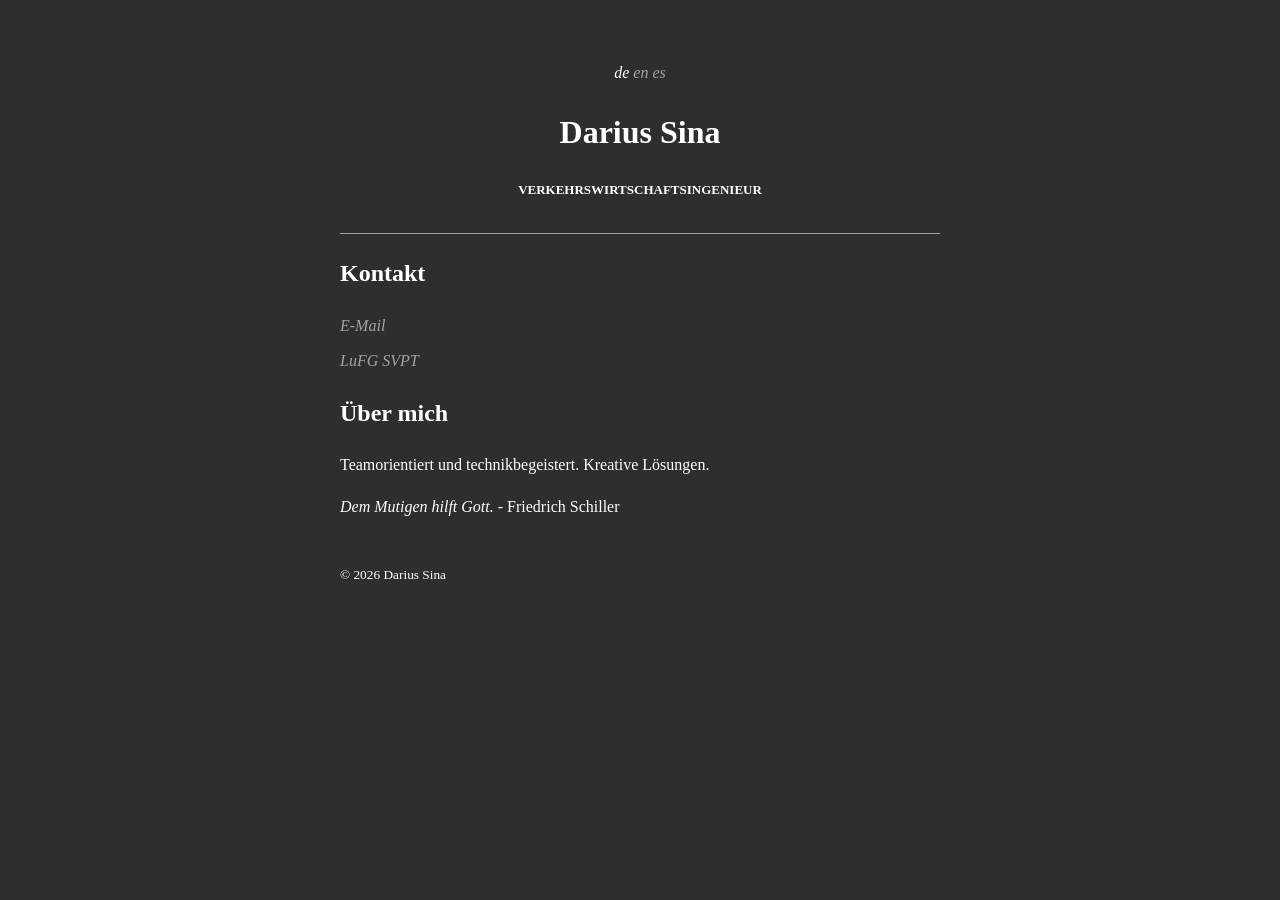
==== index.html @ 62a38af9 "Create index.html" ====
<!DOCTYPE html>
<html lang="de">
<head>
    <meta charset="UTF-8">
    <meta name="viewport" content="width=device-width, initial-scale=1.0">
    <title>Darius Sina</title>
    <style>
        body { font-family: 'Avenir', serif; line-height: 1.6; max-width: 600px; margin: 40px auto; padding: 20px; color: #ffffff; background-color: #2e2e2e}
        header { text-align: center; border-bottom: 1px solid #a2a2a2; padding-bottom: 20px; font-weight: 900;}
        ul { list-style: none; padding: 0;}
        li { margin-bottom: 10px; font-size: normal;}
        a { color: #a2a2a2; text-decoration: none; font-size: normal;}
        .remark {font-size: small; color: #ffffff;}
        .subtitle {font-size: small;  text-transform: uppercase; color: #ffffff; letter-spacing: 15%;}
        .language-switch {text-align: center;}
        .language-switch a {color: #a2a2a2}
        .language-switch a.active {color: #ffffff;}
        .language-switch a:hover {text-decoration: underline;}
        .language-switch a.active {color: #ffffff; pointer-events: none;}
        .active {color: #626262;}
        a:hover {text-decoration: underline;}
    </style>
</head>
<body>

    <nav class="language-switch">
        <a href="index.html" class="active"><i>de</i></a>
        <a href="index_en.html" class="language-switch"><i>en</i></a>
        <a href="index_es.html" class="language-switch"><i>es</i></a>
    </nav>

    <header>
        <h1>Darius Sina</h1>
        <p class="subtitle">Verkehrswirtschaftsingenieur</p>
    </header>

    <main>
        <section>
            <h2>Kontakt</h2>
            <ul>
                <li><a class="mail" href="mailto:&#100;&#97;&#114;&#105;&#117;&#115;&#64;&#102;&#97;&#109;&#115;&#105;&#110;&#97;&#46;&#100;&#101;"><i>E-Mail</i></a>
                <li><a class="mail" href="https://svpt.uni-wuppertal.de/de/home/mitarbeiterinnen/studentische-wissenschaftliche-hilfskraefte/"><i>LuFG SVPT</i></a>       
            </ul>
        </section>

        

        <section>
            <h2>Über mich</h2>
            <p>Teamorientiert und technikbegeistert. Kreative Lösungen.</p>
            <p><i>Dem Mutigen hilft Gott.</i> - Friedrich Schiller</p>
        </section>
    </main>

    <br>

    <footer>
        <small>&copy; 2026 Darius Sina</small>
    </footer>

</body>
</html>
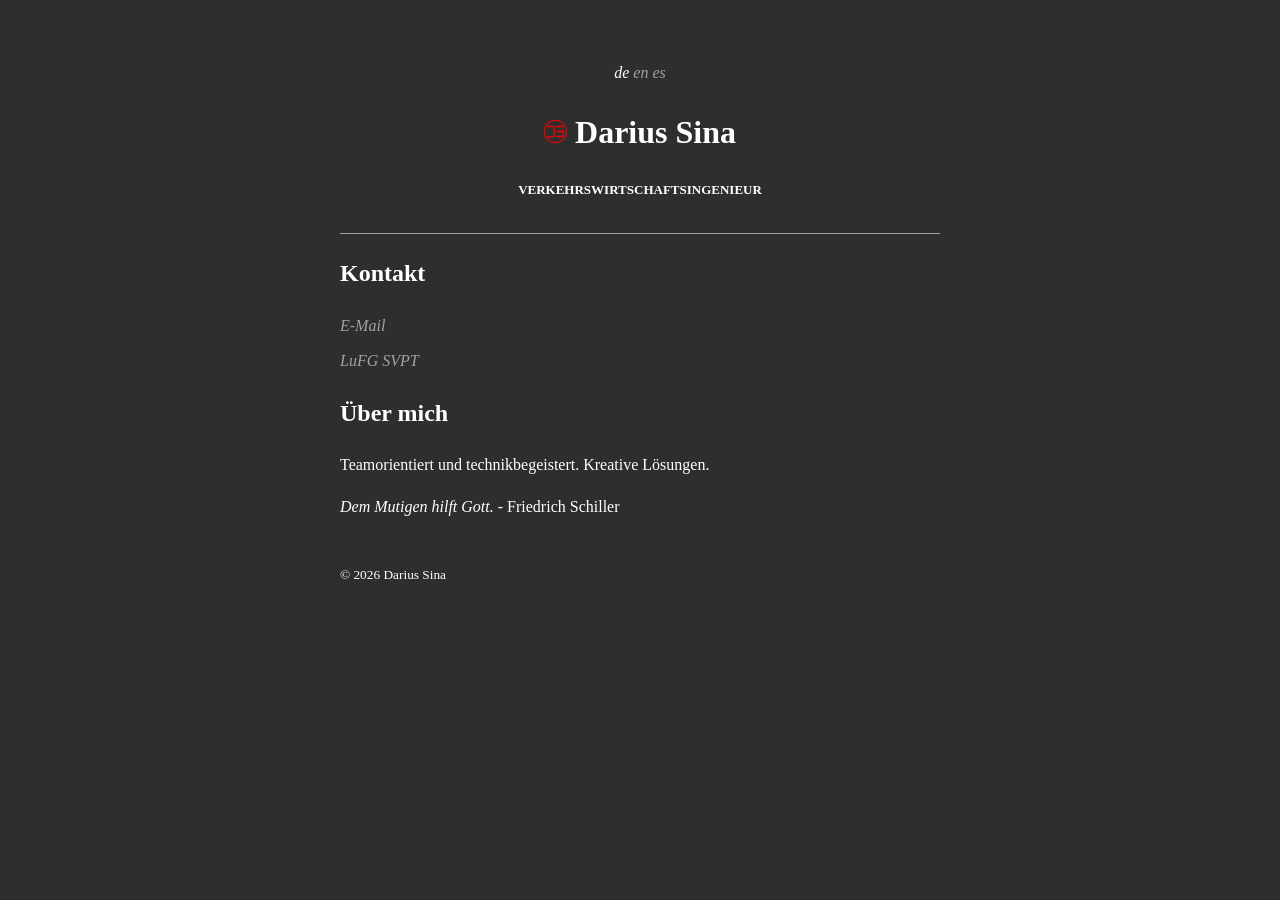
==== commit ad5519ce: "Update index.html" ====
--- a/index.html
+++ b/index.html
@@ -4,6 +4,7 @@
     <meta charset="UTF-8">
     <meta name="viewport" content="width=device-width, initial-scale=1.0">
     <title>Darius Sina</title>
+    <link rel="icon" type="image/png" href="logo.png">
     <style>
         body { font-family: 'Avenir', serif; line-height: 1.6; max-width: 600px; margin: 40px auto; padding: 20px; color: #ffffff; background-color: #2e2e2e}
         header { text-align: center; border-bottom: 1px solid #a2a2a2; padding-bottom: 20px; font-weight: 900;}
@@ -19,6 +20,7 @@
         .language-switch a.active {color: #ffffff; pointer-events: none;}
         .active {color: #626262;}
         a:hover {text-decoration: underline;}
+        .logo {width: 23px; height: 23px; object-fit: cover;}
     </style>
 </head>
 <body>
@@ -30,7 +32,7 @@
     </nav>
 
     <header>
-        <h1>Darius Sina</h1>
+        <h1><img class="logo" src="/logo.png">&nbsp;Darius Sina</h1>
         <p class="subtitle">Verkehrswirtschaftsingenieur</p>
     </header>
 
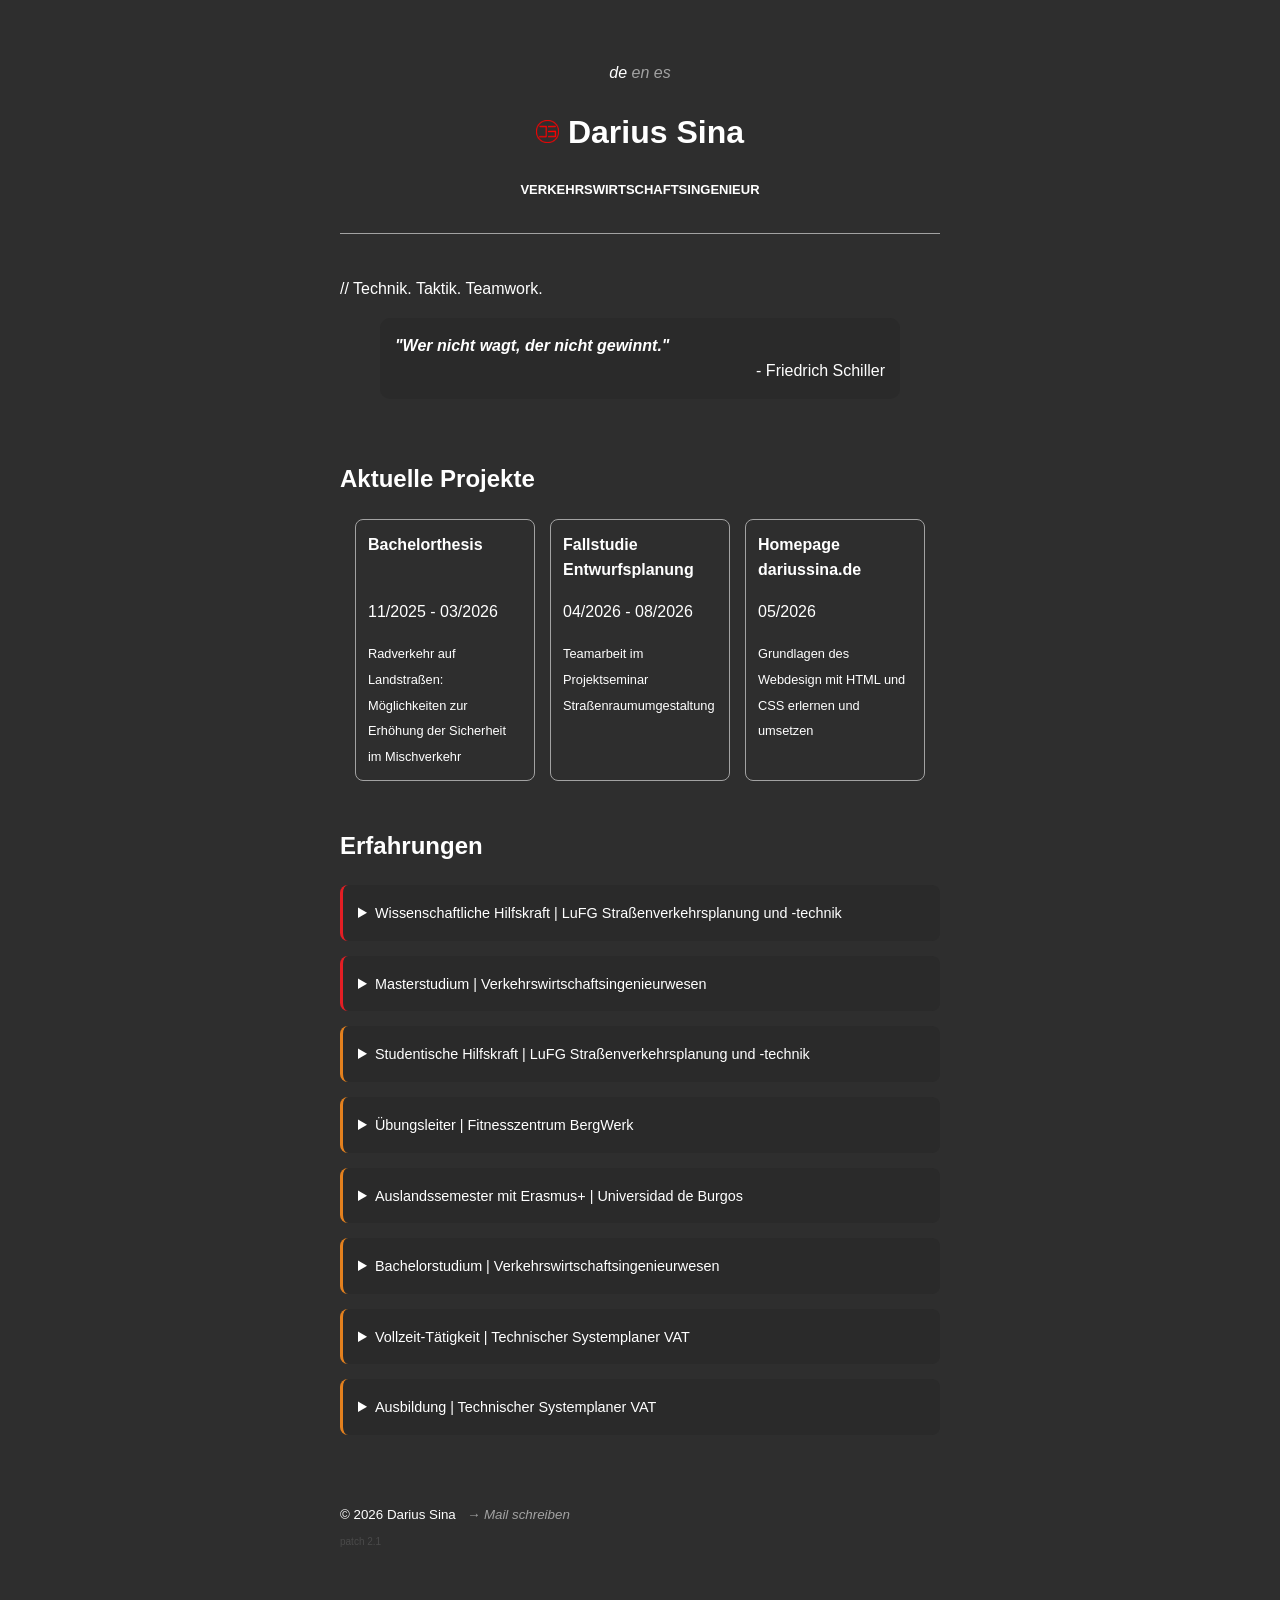
==== commit 37eb13ec: "Update index.html" ====
--- a/index.html
+++ b/index.html
@@ -5,60 +5,148 @@
     <meta name="viewport" content="width=device-width, initial-scale=1.0">
     <title>Darius Sina</title>
     <link rel="icon" type="image/png" href="logo.png">
-    <style>
-        body { font-family: 'Avenir', serif; line-height: 1.6; max-width: 600px; margin: 40px auto; padding: 20px; color: #ffffff; background-color: #2e2e2e}
-        header { text-align: center; border-bottom: 1px solid #a2a2a2; padding-bottom: 20px; font-weight: 900;}
-        ul { list-style: none; padding: 0;}
-        li { margin-bottom: 10px; font-size: normal;}
-        a { color: #a2a2a2; text-decoration: none; font-size: normal;}
-        .remark {font-size: small; color: #ffffff;}
-        .subtitle {font-size: small;  text-transform: uppercase; color: #ffffff; letter-spacing: 15%;}
-        .language-switch {text-align: center;}
-        .language-switch a {color: #a2a2a2}
-        .language-switch a.active {color: #ffffff;}
-        .language-switch a:hover {text-decoration: underline;}
-        .language-switch a.active {color: #ffffff; pointer-events: none;}
-        .active {color: #626262;}
-        a:hover {text-decoration: underline;}
-        .logo {width: 23px; height: 23px; object-fit: cover;}
-    </style>
+    <link rel="stylesheet" href="style.css">
 </head>
 <body>
-
     <nav class="language-switch">
-        <a href="index.html" class="active"><i>de</i></a>
-        <a href="index_en.html" class="language-switch"><i>en</i></a>
-        <a href="index_es.html" class="language-switch"><i>es</i></a>
+        <a href="" class="active"><i>de</i></a>
+        <a href="/en/" class="language-switch"><i>en</i></a>
+        <a href="/es/" class="language-switch"><i>es</i></a>
     </nav>
-
     <header>
         <h1><img class="logo" src="/logo.png">&nbsp;Darius Sina</h1>
         <p class="subtitle">Verkehrswirtschaftsingenieur</p>
     </header>
-
     <main>
+        <br>
         <section>
-            <h2>Kontakt</h2>
-            <ul>
-                <li><a class="mail" href="mailto:&#100;&#97;&#114;&#105;&#117;&#115;&#64;&#102;&#97;&#109;&#115;&#105;&#110;&#97;&#46;&#100;&#101;"><i>E-Mail</i></a>
-                <li><a class="mail" href="https://svpt.uni-wuppertal.de/de/home/mitarbeiterinnen/studentische-wissenschaftliche-hilfskraefte/"><i>LuFG SVPT</i></a>       
-            </ul>
+            <p>// Technik. Taktik. Teamwork.</p>
+            <blockquote>
+                    <i><b>"Wer nicht wagt, der nicht gewinnt."</b></i>
+                    <span class="autor">- Friedrich Schiller</span>
+            </blockquote>
         </section>
-
-        
-
+        <br>
         <section>
-            <h2>Über mich</h2>
-            <p>Teamorientiert und technikbegeistert. Kreative Lösungen.</p>
-            <p><i>Dem Mutigen hilft Gott.</i> - Friedrich Schiller</p>
+            <h2>Aktuelle Projekte</h2>
+            <span class="grid_container">
+                <article class="card">
+                    <div class="card-content">
+                        <b>Bachelorthesis</b>
+                        <p><br>11/2025 - 03/2026</p>
+                        <span class="description">Radverkehr auf Landstraßen: Möglichkeiten zur Erhöhung der Sicherheit im Mischverkehr</span>
+                    </div>
+                </article>
+                <article class="card">
+                    <div class="card-content">
+                        <b>Fallstudie Entwurfsplanung</b>
+                        <p>04/2026 - 08/2026</p>
+                        <span class="description">Teamarbeit im Projektseminar Straßenraumumgestaltung</span>
+                    </div>
+                </article>
+                <article class="card">
+                    <div class="card-content">
+                        <b>Homepage dariussina.de</b>
+                        <p>05/2026</p>
+                        <span class="description">Grundlagen des Webdesign mit HTML und CSS erlernen und umsetzen</span>
+                    </div>
+                </article>
+            </span>
+        </section>
+        <br>
+        <section>
+            <h2>Erfahrungen</h2>
+            <details class="block_ongoing">
+                <summary>
+                    <span>Wissenschaftliche Hilfskraft | LuFG Straßenverkehrsplanung und -technik</span><br>
+                </summary>
+                <div class="sub">
+                    <span class="part"><i>Mitarbeit an Forschungs- und Lehrprojekten der Straßenverkehrsinfrastruktur und Verkehrssicherheit.</i></span><br><br>
+                    <span>@ Bergische Universität Wuppertal<br> seit 04/2026 </span>
+                    <span class="ongoing">•</span><br>
+                    <a href="https://svpt.uni-wuppertal.de/de/home/mitarbeiterinnen/studentische-wissenschaftliche-hilfskraefte/"><i>→ svpt.uni-wuppertal.de</i></a>
+                </div>
+            </details>
+            <details class="block_ongoing">
+                <summary>
+                    <span>Masterstudium | Verkehrswirtschaftsingenieurwesen</span><br>
+                </summary>
+                <div class="sub">
+                    <span class="part"><i>Vereinigung der Handlungsfelder Verkehr, Logistik, Wirtschaft und Umwelt.</i></span><br><br>
+                    <span>@ Bergische Universität Wuppertal <br> seit 04/2026 </span>
+                    <span class="ongoing">•</span><br>
+                    <a href="https://www.uni-wuppertal.de/de/studium/studiengaenge/detail/msc-verkehrswirtschaftsingenieurwesen-ein-fach-studiengaenge"><i>→ uni-wuppertal.de</i></a>
+                </div>
+            </details>
+            <details class="block">
+                <summary>
+                    <span>Studentische Hilfskraft | LuFG Straßenverkehrsplanung und -technik</span><br>
+                </summary>
+                <div class="sub">
+                    <span class="part"><i>Unterstützung bei Forschungsprojekten und Lehre der Straßenverkehrsinfrastruktur und Verkehrssicherheit.</i></span><br><br>
+                    <span>@ Bergische Universität Wuppertal <br> 10/2024 - 03/2026</span><br>
+                    <a href="https://svpt.uni-wuppertal.de/de/home/mitarbeiterinnen/studentische-wissenschaftliche-hilfskraefte/"><i>→ svpt.uni-wuppertal.de</i></a>
+                </div>
+            </details>
+            <details class="block">
+                <summary>
+                    <span>Übungsleiter | Fitnesszentrum BergWerk</span><br>
+                </summary>
+                <div class="sub">
+                    <span class="part"><i>Einweisung und Betreuung beim Fitnesstraining an Geräten.</i></span><br><br>
+                    <span>@ Bergische Universität Wuppertal <br> 10/2023 - 08/2025</span><br>
+                    <a href="https://unisport.uni-wuppertal.de/de/fitnesszentrum/"><i>→ unisport.uni-wuppertal.de</i></a>
+                </div>
+            </details>
+            <details class="block">
+                <summary>
+                    <span>Auslandssemester mit Erasmus+ | Universidad de Burgos</span><br>
+                </summary>
+                <div class="sub">
+                    <span class="part"><i>Studieren im internationalen Umfeld an einer spanischen Universität.</i></span><br><br>
+                    <span>@ Burgos, Spanien <br> 02/2023 - 06/2023</span><br>
+                    <a href="https://www.ubu.es"><i>→ ubu.es</i></a>
+                </div>
+            </details>
+            <details class="block">
+                <summary>
+                    <span>Bachelorstudium | Verkehrswirtschaftsingenieurwesen</span><br>
+                </summary>
+                <div class="sub">
+                    <span class="part"><i>Vereinigung der Handlungsfelder Verkehr, Logistik, Wirtschaft und Umwelt.</i></span><br><br>
+                    <span>@ Bergische Universität Wuppertal <br> 09/2021 - 03/2026</span><br>
+                    <a href="https://www.uni-wuppertal.de/de/studium/studiengaenge/detail/msc-verkehrswirtschaftsingenieurwesen-ein-fach-studiengaenge"><i>→ uni-wuppertal.de</i></a>
+                </div>
+            </details>
+            <details class="block">
+                <summary>
+                    <span>Vollzeit-Tätigkeit | Technischer Systemplaner VAT</span><br>
+                </summary>
+                <div class="sub">
+                    <span class="part"><i>Teamarbeit an Neuplanungen und Bestand in der Technischen Gebäudeausrüstung.</i></span><br><br>
+                    <span>@ CAD-Agentur Lehmann, Langenfeld <br> 02/2021 - 08/2021</span><br>
+                    <a href="https://www.cadagentur.de"><i>→ cadagentur.de</i></a>
+                </div>
+            </details>
+            <details class="block">
+                <summary>
+                    <span>Ausbildung | Technischer Systemplaner VAT</span><br>
+                </summary>
+                <div class="sub">
+                    <span class="part"><i>Planung von Systemen in der Versorgungs- und Ausrüstungstechnik.</i></span><br><br>
+                    <span>@ CAD-Agentur Lehmann, Langenfeld <br> 08/2018 - 01/2021</span><br>
+                    <a href="https://www.cadagentur.de"><i>→ cadagentur.de</i></a>
+                </div>
+            </details>
         </section>
     </main>
-
-    <br>
-
+    <br><br>
     <footer>
-        <small>&copy; 2026 Darius Sina</small>
+        <small>&copy; 2026 Darius Sina &nbsp;
+            <a class="mail" href="mailto:&#100;&#97;&#114;&#105;&#117;&#115;&#64;&#102;&#97;&#109;&#115;&#105;&#110;&#97;&#46;&#100;&#101;"><i>→ Mail schreiben&nbsp;</i></a>
+            <!-- | <a class="mail" href=""><i>→ LinkedIn</i></a> -->
+            <br><span class="version">patch 2.1</span>
+        </small>
     </footer>
-
 </body>
 </html>
--- a/style.css
+++ b/style.css
@@ -0,0 +1,31 @@
+body { font-family: 'Avenir', 'Nunito', sans-serif; line-height: 1.6; max-width: 600px; margin: 40px auto; padding: 20px; color: #ffffff; background-color: #2e2e2e}
+header { text-align: center; border-bottom: 1px solid #a2a2a2; padding-bottom: 20px; font-weight: 900;}
+ul { list-style: none; padding: 0;}
+li { margin-bottom: 10px; font-size: normal;}
+a { color: #a2a2a2; text-decoration: none; font-size: normal;}
+.remark {font-size: small; color: #ffffff;}
+.subtitle {font-size: small;  text-transform: uppercase; color: #ffffff; letter-spacing: 15%;}
+.language-switch {text-align: center;}
+.language-switch a {color: #a2a2a2}
+.language-switch a.active {color: #ffffff;}
+.language-switch a:hover {text-decoration: underline;}
+.language-switch a.active {color: #ffffff; pointer-events: none;}
+.active {color: #ffffff;}
+a:hover {text-decoration: underline; color: #d5d5d5;}
+.logo {width: 23px; height: 23px; object-fit: cover;}
+.sub {border-radius: 0px; margin-bottom: 0px; margin-top: 15px; margin-left: 30px;}
+.block_ongoing {background-color: #2a2a2a; padding: 15px; border-radius: 8px; margin-bottom: 15px; border-left: 3px solid #e31e24;}
+.block_ongoing:hover {background-color: #3a3a3a;}
+.block_ongoing span {font-size: 0.9em; /* color: #ff575d; */}
+.block {background-color: #2a2a2a; padding: 15px; border-radius: 8px; margin-bottom: 15px; border-left: 3px solid #e3801e;}
+.block:hover {background-color: #3a3a3a;}
+.block span {font-size: 0.9em; /* color: #888; */}
+.ongoing {color: #e31e24;}
+blockquote {background-color: #2a2a2a; padding: 15px; border-radius: 10px; color: #ffffff;}
+.autor {text-align: right; display: block;}
+.grid_container {display: grid; gap: 15px; margin-left: 15px; margin-right: 15px; grid-template-columns: repeat(auto-fit, minmax(100px, 1fr));}
+.card  {border: 1px solid #a2a2a2; border-radius: 8px; display: flex; flex-direction: column;}
+.card-content {padding: 12px;}
+.description {font-size: 0.8em; hyphens: auto;}
+.part {text-align: justify; hyphens: auto; text-align-last: center;}
+.version {font-size: x-small; color: #4a4a4a;}
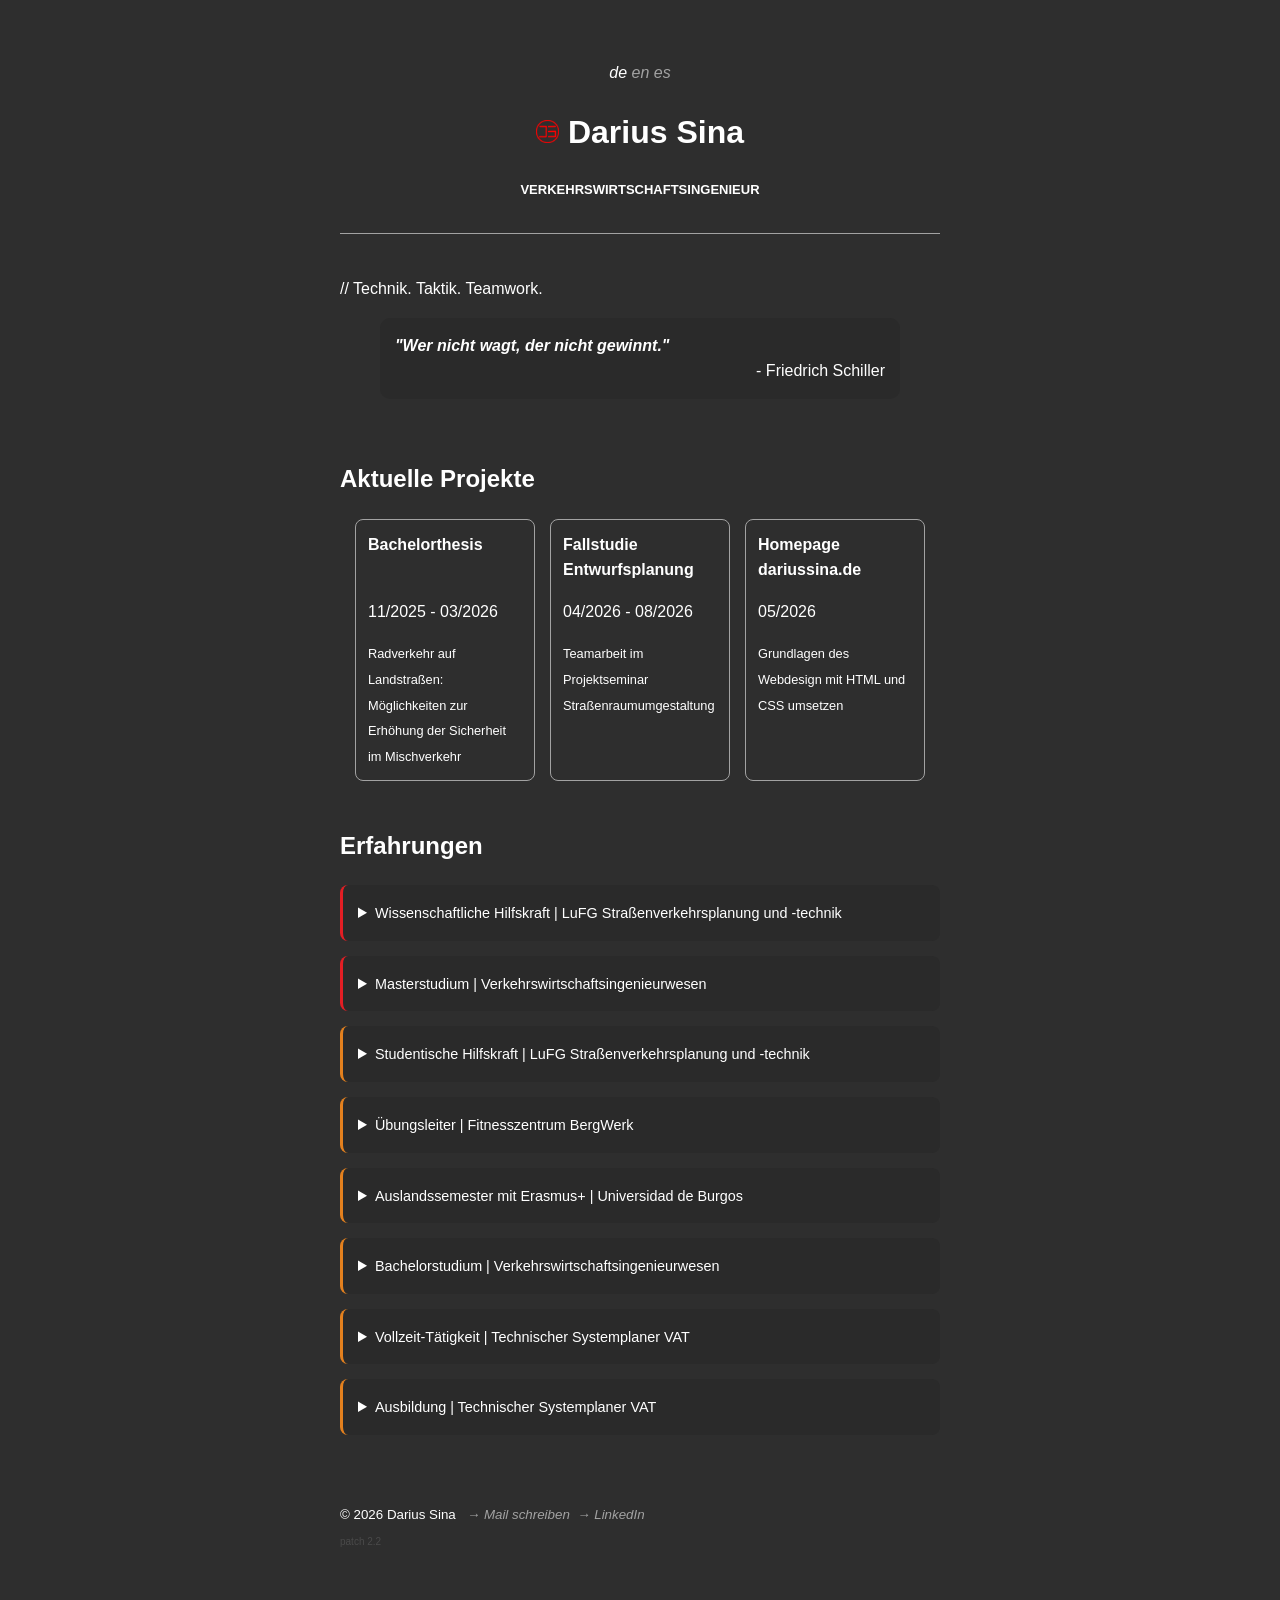
==== commit 16b88c74: "Update index.html" ====
--- a/index.html
+++ b/index.html
@@ -39,16 +39,16 @@
                 </article>
                 <article class="card">
                     <div class="card-content">
-                        <b>Fallstudie Entwurfsplanung</b>
+                        <b>Fallstudie <br>Entwurfsplanung</b>
                         <p>04/2026 - 08/2026</p>
                         <span class="description">Teamarbeit im Projektseminar Straßenraumumgestaltung</span>
                     </div>
                 </article>
                 <article class="card">
                     <div class="card-content">
-                        <b>Homepage dariussina.de</b>
+                        <b>Homepage <br> dariussina.de</b>
                         <p>05/2026</p>
-                        <span class="description">Grundlagen des Webdesign mit HTML und CSS erlernen und umsetzen</span>
+                        <span class="description">Grundlagen des Webdesign mit HTML und CSS umsetzen</span>
                     </div>
                 </article>
             </span>
@@ -144,8 +144,8 @@
     <footer>
         <small>&copy; 2026 Darius Sina &nbsp;
             <a class="mail" href="mailto:&#100;&#97;&#114;&#105;&#117;&#115;&#64;&#102;&#97;&#109;&#115;&#105;&#110;&#97;&#46;&#100;&#101;"><i>→ Mail schreiben&nbsp;</i></a>
-            <!-- | <a class="mail" href=""><i>→ LinkedIn</i></a> -->
-            <br><span class="version">patch 2.1</span>
+            <a class="mail" href="https://linkedin.com/in/dariussina"><i>→ LinkedIn</i></a>
+            <br><span class="version">patch 2.2</span>
         </small>
     </footer>
 </body>
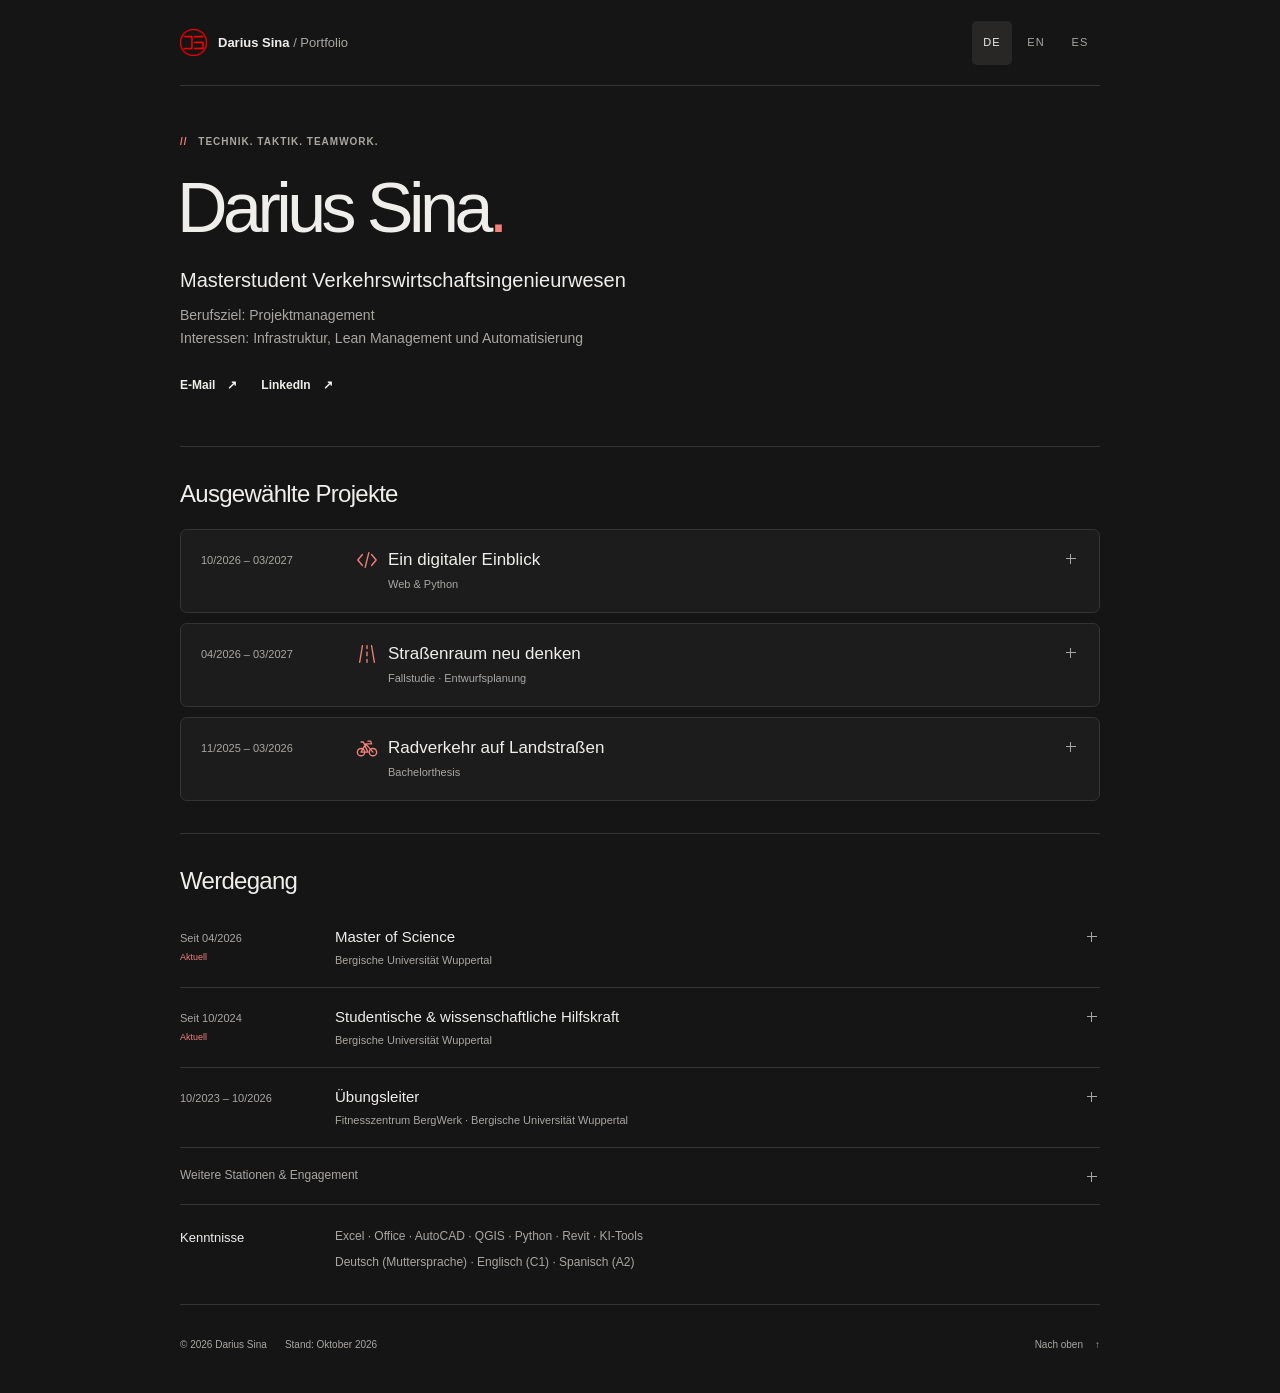
==== commit a5b966c5: "Website aktualisiert" ====
--- a/index.html
+++ b/index.html
@@ -2,151 +2,82 @@
 <html lang="de">
 <head>
     <meta charset="UTF-8">
-    <meta name="viewport" content="width=device-width, initial-scale=1.0">
-    <title>Darius Sina</title>
+    <meta name="viewport" content="width=device-width, initial-scale=1">
+    <meta name="color-scheme" content="dark">
+    <meta name="theme-color" content="#151515">
+    <meta name="description" content="Darius Sina – Masterstudent Verkehrswirtschaftsingenieurwesen mit dem Berufsziel Projektmanagement. Interessen: Infrastrukturprojekte und Automatisierung.">
+    <title>Darius Sina · Portfolio</title>
     <link rel="icon" type="image/png" href="logo.png">
-    <link rel="stylesheet" href="style.css">
+    <link rel="stylesheet" href="style.css?v=20261028-clean">
+    <link rel="alternate" hreflang="de" href="index.html">
+    <link rel="alternate" hreflang="en" href="en/index.html">
+    <link rel="alternate" hreflang="es" href="es/index.html">
+    <script src="contact.js?v=20261028-clean" defer></script>
 </head>
-<body>
-    <nav class="language-switch">
-        <a href="" class="active"><i>de</i></a>
-        <a href="/en/" class="language-switch"><i>en</i></a>
-        <a href="/es/" class="language-switch"><i>es</i></a>
-    </nav>
-    <header>
-        <h1><img class="logo" src="/logo.png">&nbsp;Darius Sina</h1>
-        <p class="subtitle">Verkehrswirtschaftsingenieur</p>
+<body id="top">
+  <a class="skip-link" href="#main">Zum Inhalt</a>
+  <div class="page-shell">
+    <header class="site-header">
+      <a class="brand" href="index.html" aria-label="Darius Sina · Zur Startseite"><img src="logo.png" width="30" height="30" alt=""><span>Darius Sina<span class="brand-detail"> / Portfolio</span></span></a>
+      <nav class="language-switch" aria-label="Sprache wählen"><a href="index.html" lang="de" hreflang="de" aria-label="Deutsch" aria-current="page">DE</a><a href="en/index.html" lang="en" hreflang="en" aria-label="English">EN</a><a href="es/index.html" lang="es" hreflang="es" aria-label="Español">ES</a></nav>
     </header>
-    <main>
-        <br>
-        <section>
-            <p>// Technik. Taktik. Teamwork.</p>
-            <blockquote>
-                    <i><b>"Wer nicht wagt, der nicht gewinnt."</b></i>
-                    <span class="autor">- Friedrich Schiller</span>
-            </blockquote>
-        </section>
-        <br>
-        <section>
-            <h2>Aktuelle Projekte</h2>
-            <span class="grid_container">
-                <article class="card">
-                    <div class="card-content">
-                        <b>Bachelorthesis</b>
-                        <p><br>11/2025 - 03/2026</p>
-                        <span class="description">Radverkehr auf Landstraßen: Möglichkeiten zur Erhöhung der Sicherheit im Mischverkehr</span>
-                    </div>
-                </article>
-                <article class="card">
-                    <div class="card-content">
-                        <b>Fallstudie <br>Entwurfsplanung</b>
-                        <p>04/2026 - 08/2026</p>
-                        <span class="description">Teamarbeit im Projektseminar Straßenraumumgestaltung</span>
-                    </div>
-                </article>
-                <article class="card">
-                    <div class="card-content">
-                        <b>Homepage <br> dariussina.de</b>
-                        <p>05/2026</p>
-                        <span class="description">Grundlagen des Webdesign mit HTML und CSS umsetzen</span>
-                    </div>
-                </article>
-            </span>
-        </section>
-        <br>
-        <section>
-            <h2>Erfahrungen</h2>
-            <details class="block_ongoing">
-                <summary>
-                    <span>Wissenschaftliche Hilfskraft | LuFG Straßenverkehrsplanung und -technik</span><br>
-                </summary>
-                <div class="sub">
-                    <span class="part"><i>Mitarbeit an Forschungs- und Lehrprojekten der Straßenverkehrsinfrastruktur und Verkehrssicherheit.</i></span><br><br>
-                    <span>@ Bergische Universität Wuppertal<br> seit 04/2026 </span>
-                    <span class="ongoing">•</span><br>
-                    <a href="https://svpt.uni-wuppertal.de/de/home/mitarbeiterinnen/studentische-wissenschaftliche-hilfskraefte/"><i>→ svpt.uni-wuppertal.de</i></a>
-                </div>
-            </details>
-            <details class="block_ongoing">
-                <summary>
-                    <span>Masterstudium | Verkehrswirtschaftsingenieurwesen</span><br>
-                </summary>
-                <div class="sub">
-                    <span class="part"><i>Vereinigung der Handlungsfelder Verkehr, Logistik, Wirtschaft und Umwelt.</i></span><br><br>
-                    <span>@ Bergische Universität Wuppertal <br> seit 04/2026 </span>
-                    <span class="ongoing">•</span><br>
-                    <a href="https://www.uni-wuppertal.de/de/studium/studiengaenge/detail/msc-verkehrswirtschaftsingenieurwesen-ein-fach-studiengaenge"><i>→ uni-wuppertal.de</i></a>
-                </div>
-            </details>
-            <details class="block">
-                <summary>
-                    <span>Studentische Hilfskraft | LuFG Straßenverkehrsplanung und -technik</span><br>
-                </summary>
-                <div class="sub">
-                    <span class="part"><i>Unterstützung bei Forschungsprojekten und Lehre der Straßenverkehrsinfrastruktur und Verkehrssicherheit.</i></span><br><br>
-                    <span>@ Bergische Universität Wuppertal <br> 10/2024 - 03/2026</span><br>
-                    <a href="https://svpt.uni-wuppertal.de/de/home/mitarbeiterinnen/studentische-wissenschaftliche-hilfskraefte/"><i>→ svpt.uni-wuppertal.de</i></a>
-                </div>
-            </details>
-            <details class="block">
-                <summary>
-                    <span>Übungsleiter | Fitnesszentrum BergWerk</span><br>
-                </summary>
-                <div class="sub">
-                    <span class="part"><i>Einweisung und Betreuung beim Fitnesstraining an Geräten.</i></span><br><br>
-                    <span>@ Bergische Universität Wuppertal <br> 10/2023 - 08/2025</span><br>
-                    <a href="https://unisport.uni-wuppertal.de/de/fitnesszentrum/"><i>→ unisport.uni-wuppertal.de</i></a>
-                </div>
-            </details>
-            <details class="block">
-                <summary>
-                    <span>Auslandssemester mit Erasmus+ | Universidad de Burgos</span><br>
-                </summary>
-                <div class="sub">
-                    <span class="part"><i>Studieren im internationalen Umfeld an einer spanischen Universität.</i></span><br><br>
-                    <span>@ Burgos, Spanien <br> 02/2023 - 06/2023</span><br>
-                    <a href="https://www.ubu.es"><i>→ ubu.es</i></a>
-                </div>
-            </details>
-            <details class="block">
-                <summary>
-                    <span>Bachelorstudium | Verkehrswirtschaftsingenieurwesen</span><br>
-                </summary>
-                <div class="sub">
-                    <span class="part"><i>Vereinigung der Handlungsfelder Verkehr, Logistik, Wirtschaft und Umwelt.</i></span><br><br>
-                    <span>@ Bergische Universität Wuppertal <br> 09/2021 - 03/2026</span><br>
-                    <a href="https://www.uni-wuppertal.de/de/studium/studiengaenge/detail/msc-verkehrswirtschaftsingenieurwesen-ein-fach-studiengaenge"><i>→ uni-wuppertal.de</i></a>
-                </div>
-            </details>
-            <details class="block">
-                <summary>
-                    <span>Vollzeit-Tätigkeit | Technischer Systemplaner VAT</span><br>
-                </summary>
-                <div class="sub">
-                    <span class="part"><i>Teamarbeit an Neuplanungen und Bestand in der Technischen Gebäudeausrüstung.</i></span><br><br>
-                    <span>@ CAD-Agentur Lehmann, Langenfeld <br> 02/2021 - 08/2021</span><br>
-                    <a href="https://www.cadagentur.de"><i>→ cadagentur.de</i></a>
-                </div>
-            </details>
-            <details class="block">
-                <summary>
-                    <span>Ausbildung | Technischer Systemplaner VAT</span><br>
-                </summary>
-                <div class="sub">
-                    <span class="part"><i>Planung von Systemen in der Versorgungs- und Ausrüstungstechnik.</i></span><br><br>
-                    <span>@ CAD-Agentur Lehmann, Langenfeld <br> 08/2018 - 01/2021</span><br>
-                    <a href="https://www.cadagentur.de"><i>→ cadagentur.de</i></a>
-                </div>
-            </details>
-        </section>
+    <main id="main">
+      <section class="hero" aria-labelledby="hero-title">
+          <p class="eyebrow hero-eyebrow"><span aria-hidden="true">//</span> Technik. Taktik. Teamwork.</p>
+          <h1 id="hero-title">Darius Sina<span class="accent">.</span></h1>
+          <p class="hero-role">Masterstudent Verkehrswirtschaftsingenieurwesen</p>
+          <p class="hero-intro">Berufsziel: Projektmanagement<br>Interessen: Infrastruktur, Lean Management und Automatisierung</p>
+          <div class="hero-actions"><button type="button" class="text-link email-reveal" data-label="E-Mail schreiben" hidden>E-Mail <span aria-hidden="true">↗</span></button><a class="text-link" href="https://linkedin.com/in/dariussina">LinkedIn <span aria-hidden="true">↗</span></a></div><noscript><p class="contact-note">Für den E-Mail-Link bitte JavaScript aktivieren. Alternativ bin ich auf LinkedIn erreichbar.</p></noscript>
+      </section>
+      <section class="section" id="projects" aria-labelledby="projects-title">
+        <h2 id="projects-title">Ausgewählte Projekte</h2>
+        <div class="project-list"><details class="project-entry">
+          <summary><span class="entry-meta">10/2026 – 03/2027</span><span class="entry-heading"><span class="entry-title"><svg class="project-icon" viewBox="0 0 24 24" width="22" height="22" aria-hidden="true" focusable="false"><path d="m7 6-5 6 5 6M17 6l5 6-5 6M14 4l-4 16"/></svg><span>Ein digitaler Einblick</span></span><span class="entry-org">Web & Python</span></span></summary>
+          <div class="entry-description"><p>Optimierungsmethoden des Supply Chain Managements mit Python umsetzen, ergänzend zu einer Lehrveranstaltung an der Universität. Daneben: Webdesign mit HTML und CSS.</p><p class="project-tag">Python / HTML / CSS</p></div>
+        </details>
+<details class="project-entry">
+          <summary><span class="entry-meta">04/2026 – 03/2027</span><span class="entry-heading"><span class="entry-title"><svg class="project-icon" viewBox="0 0 24 24" width="22" height="22" aria-hidden="true" focusable="false"><path d="M7 3 4 21M17 3l3 18M12 3v3m0 4v4m0 4v3"/></svg><span>Straßenraum neu denken</span></span><span class="entry-org">Fallstudie · Entwurfsplanung</span></span></summary>
+          <div class="entry-description"><p>Praxisnahe Straßenraumplanung im Team anhand einer realen Situation der Infrastrukturplanung. Ergänzender Erwerb von Fachwissen zur Straßenraumgestaltung in der Veranstaltung „Planung von Stadtstraßen“.</p><p class="project-tag">Verkehrsplanung</p></div>
+        </details>
+<details class="project-entry">
+          <summary><span class="entry-meta">11/2025 – 03/2026</span><span class="entry-heading"><span class="entry-title"><svg class="project-icon" viewBox="0 0 24 24" width="22" height="22" aria-hidden="true" focusable="false"><circle cx="5.5" cy="16.5" r="4"/><circle cx="18.5" cy="16.5" r="4"/><path d="m5.5 16.5 5-9 8 9M5.5 16.5H13l-5-11H5.5M10.5 7.5H17l-1-3h-3"/></svg><span>Radverkehr auf Landstraßen</span></span><span class="entry-org">Bachelorthesis</span></span></summary>
+          <div class="entry-description"><p>Ein Einblick in die akademische Forschung zur Sicherheit des Radverkehrs auf Landstraßen.</p><p class="project-tag">Thesisnote 1,0</p></div>
+        </details></div>
+      </section>
+      <section class="section" id="background" aria-labelledby="background-title">
+        <h2 id="background-title">Werdegang</h2>
+        <div class="timeline"><details class="timeline-entry">
+          <summary><span class="entry-meta">Seit 04/2026<span class="current">Aktuell</span></span><span class="entry-heading"><span class="entry-title">Master of Science</span><span class="entry-org">Bergische Universität Wuppertal</span></span></summary>
+          <div class="entry-description"><p>Verkehrswirtschaftsingenieurwesen. Vereinigung der Handlungsfelder Verkehr, Logistik, Wirtschaft und Umwelt.</p></div>
+        </details>
+<details class="timeline-entry">
+          <summary><span class="entry-meta">Seit 10/2024<span class="current">Aktuell</span></span><span class="entry-heading"><span class="entry-title">Studentische &amp; wissenschaftliche Hilfskraft</span><span class="entry-org">Bergische Universität Wuppertal</span></span></summary>
+          <div class="entry-description"><p>Lehrstuhl Straßenverkehrsplanung und -technik. Mitarbeit an Forschungsprojekten und universitärer Lehre sowie Analyse und Aufbereitung von Verkehrs- und Infrastrukturdaten.</p></div>
+        </details>
+<details class="timeline-entry">
+          <summary><span class="entry-meta">10/2023 – 10/2026</span><span class="entry-heading"><span class="entry-title">Übungsleiter</span><span class="entry-org">Fitnesszentrum BergWerk · Bergische Universität Wuppertal</span></span></summary>
+          <div class="entry-description"><p>Einweisung und Betreuung beim Fitnesstraining an Geräten.</p></div>
+        </details></div>
+        <details class="more-stations"><summary><span>Weitere Stationen & Engagement</span></summary><div class="timeline"><details class="timeline-entry">
+          <summary><span class="entry-meta">10/2021 – 03/2026</span><span class="entry-heading"><span class="entry-title">Bachelor of Science</span><span class="entry-org">Bergische Universität Wuppertal</span></span></summary>
+          <div class="entry-description"><p>Verkehrswirtschaftsingenieurwesen. Gesamtnote 2,2 · Bachelorthesis 1,0. Fünfmonatiges Auslandssemester mit Erasmus+ an der Universidad de Burgos in Spanien.</p></div>
+        </details>
+<details class="timeline-entry">
+          <summary><span class="entry-meta">04/2024 – 10/2024</span><span class="entry-heading"><span class="entry-title">International Students Team</span><span class="entry-org">Bergische Universität Wuppertal</span></span></summary>
+          <div class="entry-description"><p>Betreuung internationaler Studierender und Organisation von Events.</p></div>
+        </details>
+<details class="timeline-entry">
+          <summary><span class="entry-meta">01/2021 – 06/2021</span><span class="entry-heading"><span class="entry-title">Berufstätigkeit · Technischer Systemplaner VAT</span><span class="entry-org">CAD-Agentur Lehmann · Langenfeld</span></span></summary>
+          <div class="entry-description"><p>Teamarbeit an Planungs-Großprojekten der Haustechnik und Mitwirkung an der BIM-Koordination.</p></div>
+        </details>
+<details class="timeline-entry">
+          <summary><span class="entry-meta">08/2018 – 01/2021</span><span class="entry-heading"><span class="entry-title">Berufsausbildung · Technischer Systemplaner VAT</span><span class="entry-org">CAD-Agentur Lehmann · Langenfeld</span></span></summary>
+          <div class="entry-description"><p>Berufsausbildung in Versorgungs- und Ausrüstungstechnik, verkürzt auf 2,5 Jahre. Abschluss: sehr gut, NRW-Jahrgangsbester. Dreiwöchiges Baustellenpraktikum bei Clima Colonia in Köln.</p></div>
+        </details></div></details>
+        <div class="compact-skills"><h3>Kenntnisse</h3><p>Excel · Office · AutoCAD · QGIS · Python · Revit · KI-Tools</p><p>Deutsch (Muttersprache) · Englisch (C1) · Spanisch (A2)</p></div>
+      </section>
     </main>
-    <br><br>
-    <footer>
-        <small>&copy; 2026 Darius Sina &nbsp;
-            <a class="mail" href="mailto:&#100;&#97;&#114;&#105;&#117;&#115;&#64;&#102;&#97;&#109;&#115;&#105;&#110;&#97;&#46;&#100;&#101;"><i>→ Mail schreiben&nbsp;</i></a>
-            <a class="mail" href="https://linkedin.com/in/dariussina"><i>→ LinkedIn</i></a>
-            <br><span class="version">patch 2.2</span>
-        </small>
-    </footer>
+    <footer class="site-footer"><p>© 2026 Darius Sina<span>Stand: Oktober 2026</span></p><a href="#top">Nach oben <span aria-hidden="true">↑</span></a></footer>
+  </div>
 </body>
 </html>
--- a/style.css
+++ b/style.css
@@ -1,31 +1,95 @@
-body { font-family: 'Avenir', 'Nunito', sans-serif; line-height: 1.6; max-width: 600px; margin: 40px auto; padding: 20px; color: #ffffff; background-color: #2e2e2e}
-header { text-align: center; border-bottom: 1px solid #a2a2a2; padding-bottom: 20px; font-weight: 900;}
-ul { list-style: none; padding: 0;}
-li { margin-bottom: 10px; font-size: normal;}
-a { color: #a2a2a2; text-decoration: none; font-size: normal;}
-.remark {font-size: small; color: #ffffff;}
-.subtitle {font-size: small;  text-transform: uppercase; color: #ffffff; letter-spacing: 15%;}
-.language-switch {text-align: center;}
-.language-switch a {color: #a2a2a2}
-.language-switch a.active {color: #ffffff;}
-.language-switch a:hover {text-decoration: underline;}
-.language-switch a.active {color: #ffffff; pointer-events: none;}
-.active {color: #ffffff;}
-a:hover {text-decoration: underline; color: #d5d5d5;}
-.logo {width: 23px; height: 23px; object-fit: cover;}
-.sub {border-radius: 0px; margin-bottom: 0px; margin-top: 15px; margin-left: 30px;}
-.block_ongoing {background-color: #2a2a2a; padding: 15px; border-radius: 8px; margin-bottom: 15px; border-left: 3px solid #e31e24;}
-.block_ongoing:hover {background-color: #3a3a3a;}
-.block_ongoing span {font-size: 0.9em; /* color: #ff575d; */}
-.block {background-color: #2a2a2a; padding: 15px; border-radius: 8px; margin-bottom: 15px; border-left: 3px solid #e3801e;}
-.block:hover {background-color: #3a3a3a;}
-.block span {font-size: 0.9em; /* color: #888; */}
-.ongoing {color: #e31e24;}
-blockquote {background-color: #2a2a2a; padding: 15px; border-radius: 10px; color: #ffffff;}
-.autor {text-align: right; display: block;}
-.grid_container {display: grid; gap: 15px; margin-left: 15px; margin-right: 15px; grid-template-columns: repeat(auto-fit, minmax(100px, 1fr));}
-.card  {border: 1px solid #a2a2a2; border-radius: 8px; display: flex; flex-direction: column;}
-.card-content {padding: 12px;}
-.description {font-size: 0.8em; hyphens: auto;}
-.part {text-align: justify; hyphens: auto; text-align-last: center;}
-.version {font-size: x-small; color: #4a4a4a;}+:root{color-scheme:dark;--bg:#151515;--surface:#1c1c1c;--text:#f0eeeb;--muted:#aaa6a2;--line:#353333;--accent:#f08078}
+*{box-sizing:border-box}
+html{scroll-behavior:smooth;scroll-padding-top:24px}
+body{margin:0;background:var(--bg);color:var(--text);font:15px/1.65 'Avenir Next',Avenir,'Segoe UI',sans-serif;-webkit-font-smoothing:antialiased}
+a{color:inherit;text-decoration:none}
+a:hover,summary:hover .entry-title,button:hover{color:var(--accent)}
+a:focus-visible,button:focus-visible,summary:focus-visible{outline:2px solid var(--accent);outline-offset:5px;border-radius:3px}
+button{font:inherit;color:inherit;cursor:pointer}
+button[hidden]{display:none}
+p,h1,h2,h3{margin:0}
+h1,h2,h3{line-height:1.25}
+::selection{background:var(--accent);color:var(--bg)}
+.page-shell{width:min(920px,calc(100% - 64px));margin-inline:auto}
+.skip-link{position:fixed;top:12px;left:12px;padding:10px 16px;background:var(--text);color:var(--bg);transform:translateY(-200%);z-index:5}
+.skip-link:focus{transform:translateY(0)}
+.site-header{display:flex;align-items:center;justify-content:space-between;gap:20px;min-height:86px;border-bottom:1px solid var(--line)}
+.brand{display:inline-flex;align-items:center;gap:11px;font-size:13px;font-weight:600}
+.brand img{width:27px;height:27px}
+.brand-detail{color:var(--muted);font-weight:400}
+.language-switch{display:flex;gap:4px}
+.language-switch a{display:grid;place-items:center;min-width:40px;min-height:44px;font-size:11px;letter-spacing:.1em;color:var(--muted);border-radius:5px}
+.language-switch a:hover,.language-switch [aria-current=page]{color:var(--text);background:#292626}
+.hero{padding:48px 0 38px;max-width:720px}
+.eyebrow{font-size:10px;font-weight:600;letter-spacing:.1em;text-transform:uppercase;line-height:1.6}
+.hero-eyebrow{color:var(--muted);margin-bottom:15px}
+.hero-eyebrow>span{color:var(--accent);margin-right:7px}
+h1{font-size:clamp(48px,7vw,70px);font-weight:500;letter-spacing:-.065em;margin-left:-3px}
+.accent{color:var(--accent)}
+.hero-role{font-size:20px;line-height:1.4;margin:13px 0 10px;hyphens:auto;overflow-wrap:anywhere}
+.hero-intro{color:var(--muted);font-size:14px;max-width:62ch}
+.hero-actions{display:flex;flex-wrap:wrap;gap:24px;margin-top:14px;font-size:12px;font-weight:600}
+.text-link,.site-footer a{display:inline-flex;align-items:center;gap:12px;min-height:44px}
+.text-link{padding:0;background:none;border:0}
+.contact-note{color:var(--muted);font-size:12px;margin-top:10px}
+.section{padding:32px 0;border-top:1px solid var(--line)}
+h2{font-size:24px;font-weight:500;letter-spacing:-.03em}
+.timeline{margin-top:12px}
+.timeline-entry{border-bottom:1px solid var(--line)}
+.timeline-entry:last-child{border-bottom:0}
+summary{list-style:none;cursor:pointer;display:grid;grid-template-columns:135px minmax(0,1fr) 14px;gap:20px;padding:18px 0;align-items:start}
+summary::-webkit-details-marker{display:none}
+summary::marker{content:''}
+.entry-meta{color:var(--muted);font-size:11px;padding-top:3px;font-variant-numeric:tabular-nums}
+.current{color:var(--accent);font-size:9px;display:block;margin-top:3px}
+.entry-title{display:block;font-size:15px;line-height:1.4;font-weight:500}
+.entry-org{display:block;font-size:11px;color:var(--muted);margin-top:4px}
+.entry-description{padding:0 34px 20px 155px;font-size:13px;color:var(--muted)}
+.more-stations{border-top:1px solid var(--line)}
+.more-stations>summary{grid-template-columns:1fr 14px;font-size:12px;color:var(--muted);min-height:48px}
+.more-stations>.timeline{margin:0 0 12px}
+.compact-skills{padding-top:22px;border-top:1px solid var(--line);display:grid;grid-template-columns:135px 1fr;column-gap:20px;row-gap:6px}
+.compact-skills h3{font-size:13px;font-weight:500;grid-row:1 / 3;padding-top:3px}
+.compact-skills p{font-size:12px;color:var(--muted)}
+.site-footer{display:flex;align-items:center;justify-content:space-between;gap:18px;border-top:1px solid var(--line);padding:18px 0 26px;color:var(--muted);font-size:10px}
+.site-footer p>span{margin-left:18px}
+.project-list{margin-top:20px;display:grid;gap:10px}
+.project-entry{border:1px solid var(--line);border-radius:7px;background:var(--surface)}
+.project-entry>summary{padding:18px 20px}
+.project-entry .entry-title{font-size:17px;display:flex;align-items:flex-start;gap:10px}
+.project-entry>.entry-description{padding:0 54px 20px 175px}
+.project-tag{margin-top:12px;color:#d6b9b5;font-size:11px}
+.project-icon{flex:0 0 22px;margin-top:1px;color:var(--accent);fill:none;stroke:currentColor;stroke-width:1.5;stroke-linecap:round;stroke-linejoin:round}
+.project-entry .entry-org{margin-left:32px}
+summary::after{content:"";width:12px;height:12px;margin-top:5px;background:linear-gradient(var(--muted),var(--muted)) 1px 5px/10px 1px no-repeat,linear-gradient(var(--muted),var(--muted)) 5px 1px/1px 10px no-repeat}
+details[open]>summary::after{background-size:10px 1px,0 0}
+@media(max-width:760px){
+.page-shell{width:calc(100% - 40px)}
+.hero{padding-top:36px}
+}
+@media(max-width:600px){
+.brand-detail{display:none}
+.site-header{min-height:76px}
+.brand{font-size:12px;gap:8px}
+.language-switch a{min-width:34px}
+.hero-role{font-size:18px}
+.hero-intro{font-size:13px}
+.hero-eyebrow{font-size:9px}
+.section{padding-block:27px}
+summary{grid-template-columns:minmax(0,1fr) 14px;gap:7px;padding-block:16px}
+.entry-meta{grid-column:1;display:flex;gap:10px;align-items:center;flex-wrap:wrap}
+.current{display:inline;margin:0}
+.entry-heading{grid-column:1}
+summary::after{grid-column:2;grid-row:2}
+.entry-description{padding:0 20px 20px 0}
+.more-stations>summary::after{grid-row:1}
+.compact-skills{grid-template-columns:1fr;gap:6px}
+.compact-skills h3{grid-row:auto;margin-bottom:5px}
+.site-footer p>span{display:block;margin:3px 0 0}
+.project-entry>summary{padding:16px 18px}
+.project-entry>.entry-description{padding:0 38px 18px 18px}
+.project-entry .entry-title{font-size:16px}
+}
+@media(prefers-reduced-motion:reduce){
+html{scroll-behavior:auto}
+}
